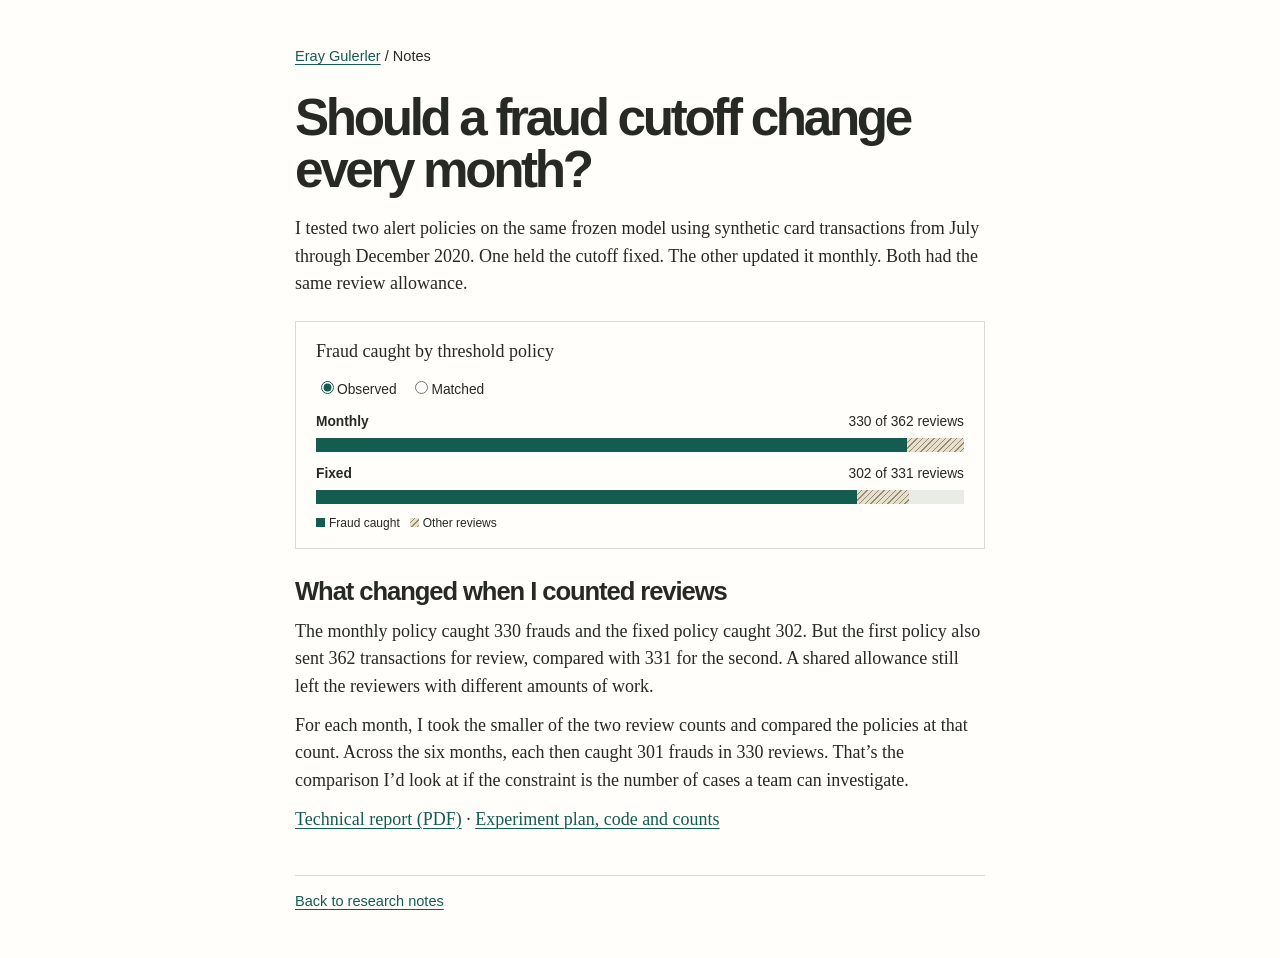
==== fraud-thresholds.html @ 8158d564 "Build a personal homepage with an interactive ray tracer" ====
<!doctype html>
<html lang="en">
<head>
  <meta charset="utf-8">
  <meta name="viewport" content="width=device-width, initial-scale=1">
  <meta name="description" content="A comparison of two alert policies at observed and equal review volumes.">
  <meta property="og:title" content="Monthly fraud-alert thresholds · Eray Gulerler">
  <meta property="og:image" content="https://eraygulerler.github.io/ray-render.png">
  <link rel="canonical" href="https://eraygulerler.github.io/fraud-thresholds.html">
  <link rel="stylesheet" href="personal.css">
  <title>Monthly fraud-alert thresholds · Eray Gulerler</title>

</head>
<body>
<a class="skip" href="#main">Skip to content</a>
<main id="main" class="note"><nav aria-label="Home"><a href="./">Eray Gulerler</a> / Notes</nav>
<h1>Should a fraud cutoff change every month?</h1>
<p>I tested two alert policies on the same frozen model using synthetic card transactions from July through December 2020. One held the cutoff fixed. The other updated it monthly. Both had the same review allowance.</p>
<figure class="comparison">
            <figcaption>Fraud caught by threshold policy</figcaption>
            <fieldset><legend class="sr">Compare review volumes</legend>
              <label><input type="radio" name="volume" checked>Observed</label>
              <label><input id="match" type="radio" name="volume">Matched</label>
            </fieldset>
            <div class="observed">
              <div class="barlabel"><b>Monthly</b><span>330 of 362 reviews</span></div>
              <div class="track" aria-hidden="true"><i style="width:91.16%"></i><b style="width:8.84%"></b></div>
              <div class="barlabel"><b>Fixed</b><span>302 of 331 reviews</span></div>
              <div class="track" aria-hidden="true"><i style="width:83.43%"></i><b style="width:8.01%"></b></div>
            </div>
            <div class="matched">
              <div class="barlabel"><b>Monthly</b><span>301 of 330 reviews</span></div>
              <div class="track" aria-hidden="true"><i style="width:83.15%"></i><b style="width:8.01%"></b></div>
              <div class="barlabel"><b>Fixed</b><span>301 of 330 reviews</span></div>
              <div class="track" aria-hidden="true"><i style="width:83.15%"></i><b style="width:8.01%"></b></div>
            </div>
            <div class="key"><span><i></i>Fraud caught</span><span><i></i>Other reviews</span></div>
          </figure>
<h2>What changed when I counted reviews</h2>
<p>The monthly policy caught 330 frauds and the fixed policy caught 302. But the first policy also sent 362 transactions for review, compared with 331 for the second. A shared allowance still left the reviewers with different amounts of work.</p>
<p>For each month, I took the smaller of the two review counts and compared the policies at that count. Across the six months, each then caught 301 frauds in 330 reviews. That’s the comparison I’d look at if the constraint is the number of cases a team can investigate.</p>
<p><a href="https://github.com/ErayGulerler/fraud-detection-api/blob/research/monthly-thresholds/research/monthly_thresholds/technical-report.pdf">Technical report (PDF)</a> · <a href="https://github.com/ErayGulerler/fraud-detection-api/tree/research/monthly-thresholds/research/monthly_thresholds">Experiment plan, code and counts</a></p>
<footer><a href="./#research">Back to research notes</a></footer></main>
</body>
</html>
---- personal.css ----
:root {
  color-scheme:light;
  --paper:#fffefb;
  --ink:#262924;
  --muted:#5b645e;
  --link:#155c50;
  --rule:#d8ddd4;
  --body:"PT Serif",Charter,"Bitstream Charter",Georgia,serif;
  --ui:"Inter",-apple-system,BlinkMacSystemFont,"Segoe UI",sans-serif;
}
* {box-sizing:border-box}
body {margin:0;background:var(--paper);color:var(--ink);font:18px/1.52 var(--body)}
main {width:min(952px,calc(100% - 52px));margin:clamp(32px,5vw,78px) auto 45px}
a {color:var(--link);text-decoration-thickness:1px;text-underline-offset:.18em}
a:hover {color:#8b3727}
a:focus-visible,input:focus-visible,button:focus-visible {outline:3px solid #2562a2;outline-offset:4px}
h1,h2,h3,p,figure {margin:0}
h1 {font:600 clamp(2.55rem,4.3vw,4.15rem)/1.01 var(--ui);letter-spacing:-.065em}
h2 {font:600 clamp(1.4rem,2vw,1.8rem)/1.15 var(--ui);letter-spacing:-.042em}
p+p {margin-top:.65em}
.intro {display:grid;grid-template-columns:minmax(180px,254px) minmax(0,1fr);gap:clamp(24px,4.7vw,62px);align-items:center}
.portrait {display:block;width:100%;height:auto;aspect-ratio:1;object-fit:cover}
.intro h1 {margin:0 0 18px}
.intro .contact,.minor,footer,.note nav {font:.91rem/1.5 var(--ui)}
.contact {display:flex;gap:12px;align-items:center;padding-top:6px}
.home>section {margin-top:44px}
.ray {display:grid;grid-template-columns:minmax(0,1fr) minmax(0,1.13fr);gap:clamp(25px,4.6vw,56px);align-items:center;border-block:1px solid var(--rule);padding:30px 0}
.ray h2,.home section>h2 {margin-bottom:12px}
.render {margin:0;align-self:center}
.screen {background:#d7def1;aspect-ratio:1.5;overflow:hidden}
.screen img,.screen canvas {display:block;width:100%;height:100%;image-rendering:pixelated}
[hidden],.screen [hidden] {display:none!important}
.render figcaption,.book figcaption,.playline,.barlabel,.key {display:flex;align-items:baseline;justify-content:space-between;gap:10px;flex-wrap:wrap}
.render figcaption {font:.74rem/1.4 var(--ui);color:var(--muted);padding-top:7px}
#progress {font-variant-numeric:tabular-nums}
button {color:var(--ink);background:#fffeff;border:1px solid #99a69a;border-radius:3px;padding:7px 12px;font:500 .85rem/1.5 var(--ui);cursor:pointer}
button:hover {border-color:var(--link)}
#start {background:#1c584c;color:white;border-color:#1c584c;margin-top:14px}
#controls {border:0;margin:14px 0 0;padding:0;font:.85rem/1.4 var(--ui)}
#controls legend {position:absolute;clip-path:inset(50%);width:1px;height:1px;overflow:hidden}
#controls label {display:grid;grid-template-columns:1fr auto;gap:2px 5px;margin:7px 0}
#controls input {grid-column:1/-1;width:100%;accent-color:var(--link)}
#controls output {font-variant-numeric:tabular-nums}
#restore {padding:3px 0;border:0;background:transparent;color:var(--link);text-decoration:underline;text-underline-offset:2px}
#research,.software {max-width:72ch}
.software {margin:0;padding-left:1.05em}
.software li {padding-left:.18em;margin:.66em 0}
li::marker {color:#809287;font-size:.8em}
footer {margin-top:42px;border-top:1px solid var(--rule);padding-top:15px;color:var(--muted)}
.note {max-width:690px;margin-top:46px}
.note h1 {font-size:clamp(2.05rem,4vw,3.25rem);margin:24px 0 20px}
.note h2 {margin:28px 0 12px}
.book,.comparison {margin:24px 0;padding:16px 20px;border:1px solid var(--rule)}
.book {background:#f5e9c9}
.book picture img {display:block;width:100%;height:auto}
.book figcaption,.playline,.barlabel,.key,#event,.comparison fieldset {font:.86rem/1.5 var(--ui)}
.playline {align-items:center;border-top:1px solid #b2a588;padding:12px 0 5px}
#buttons button+button {margin-left:5px}
#event {min-height:2.6em}
.comparison fieldset {padding:0;margin:12px 0;border:0}
.comparison label {margin-right:10px}
.comparison input {accent-color:var(--link)}
.barlabel {margin:12px 0 5px}
.track {display:flex;height:14px;background:#e9ece5}
.track i,.key i {background:var(--link)}
.track b,.key span:nth-child(2) i {background:repeating-linear-gradient(135deg,#e6dfcc 0 3px,#938a76 3px 4px)}
.key {justify-content:flex-start;margin-top:10px;font-size:.75rem}
.key i {display:inline-block;width:9px;height:9px;margin-right:4px}
.matched,.comparison:has(#match:checked) .observed {display:none}
.comparison:has(#match:checked) .matched {display:block}
.sr,.skip:not(:focus) {position:absolute;width:1px;height:1px;overflow:hidden;clip-path:inset(50%);white-space:nowrap}
.skip:focus {display:block;padding:10px}
@media(max-width:720px) {
  .intro {grid-template-columns:155px 1fr;align-items:start;gap:22px}
  body {font-size:17px}
  .ray {grid-template-columns:1fr 1fr;gap:20px}
}
@media(max-width:570px) {
  main {width:calc(100% - 36px);margin:24px auto}
  .intro {display:block}
  .intro::after {content:"";display:block;clear:both}
  .portrait {width:118px;float:right;margin:0 0 10px 15px}
  .intro h1 {font-size:2.2rem;letter-spacing:-.055em;margin:0 0 12px}
  .ray {grid-template-columns:1fr;gap:18px;padding:22px 0}
  .home>section {margin-top:28px}
  .render {max-width:460px}
  .book,.comparison {padding:12px}
}
@media(max-width:570px) {
  .ray {display:flex;flex-direction:column;align-items:stretch;gap:12px}
  .ray-copy {display:contents}
  .ray h2 {order:0;margin:0}
  .ray .render {order:1;width:100%}
  .ray #start,.ray #controls {order:2;align-self:flex-start;margin:0}
  .ray #controls {align-self:stretch}
  .ray-copy p {order:3;margin:0}
}
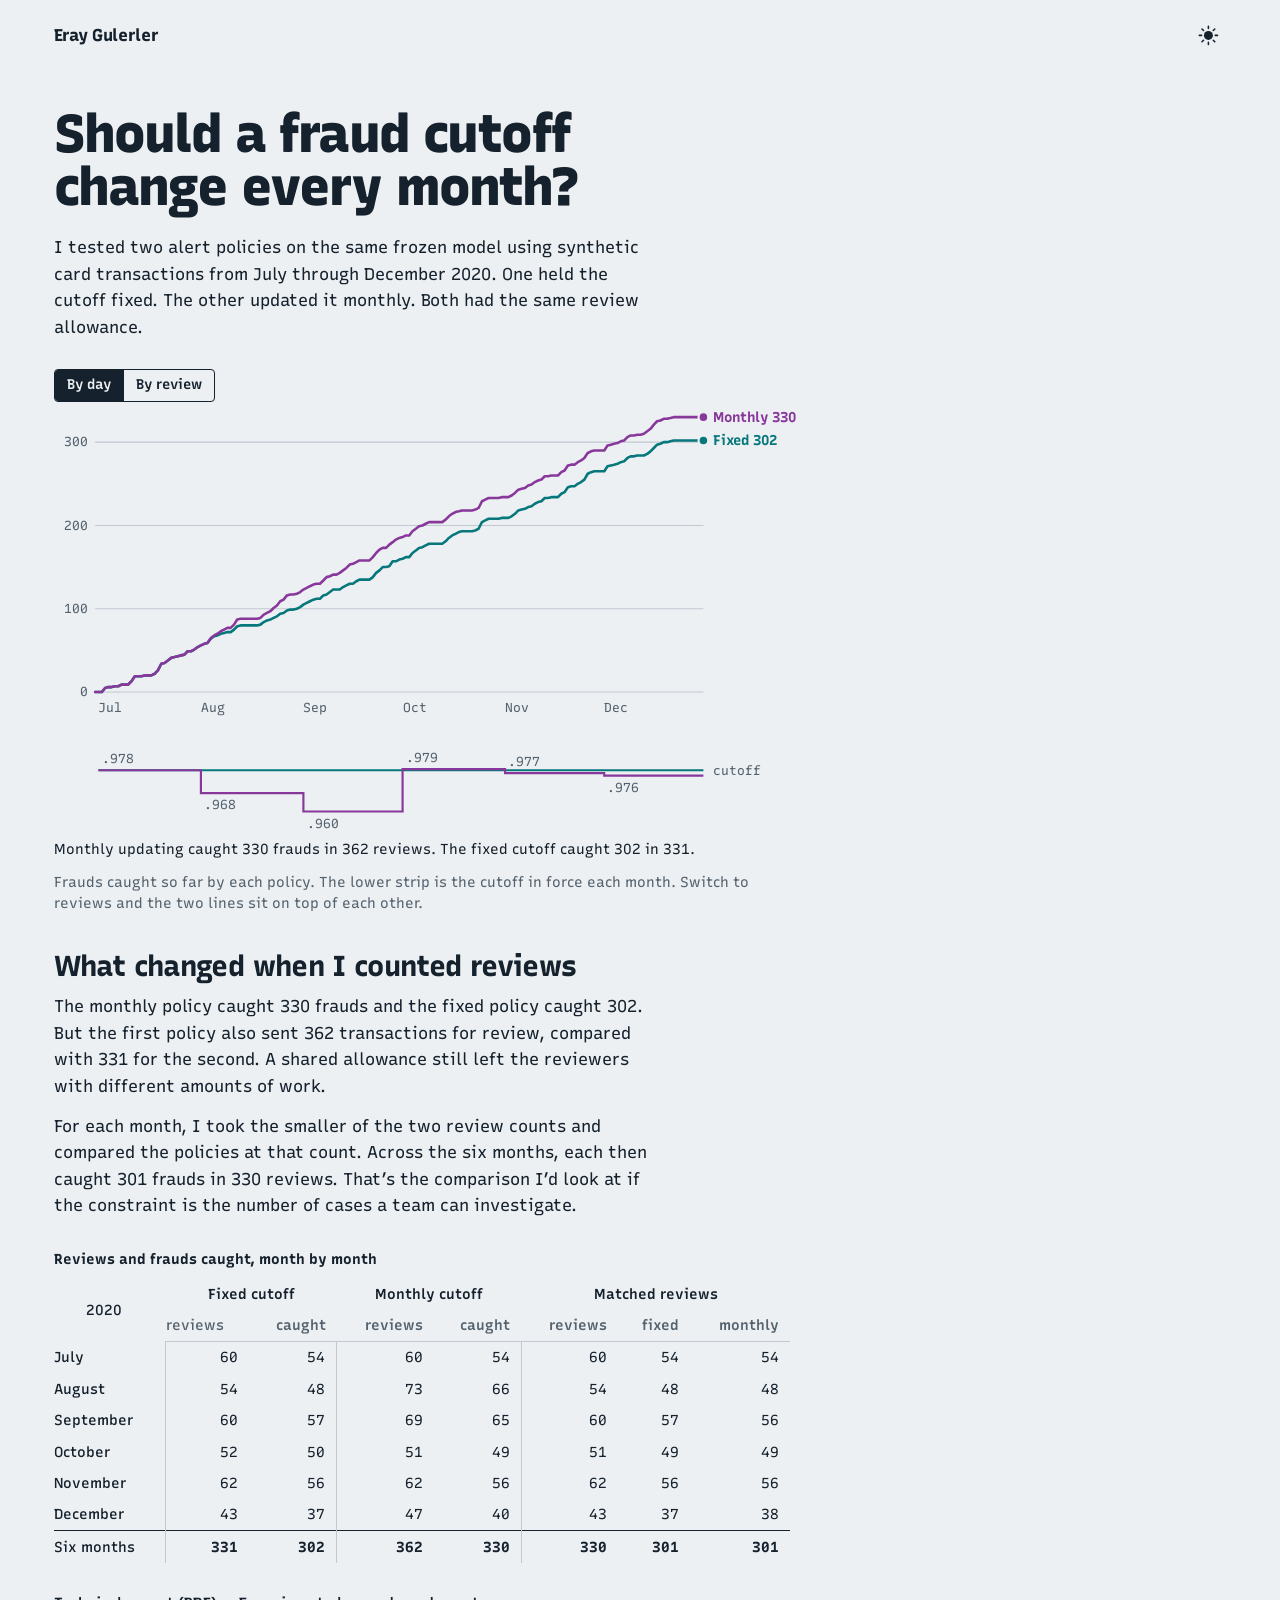
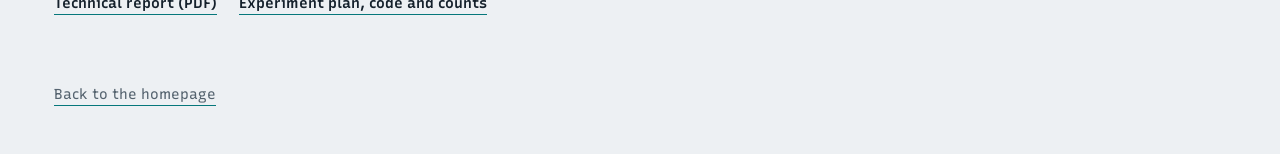
==== commit 497c5c8a: "Publish the supplied interactive portfolio redesign" ====
--- a/fraud-thresholds.html
+++ b/fraud-thresholds.html
@@ -3,43 +3,78 @@
 <head>
   <meta charset="utf-8">
   <meta name="viewport" content="width=device-width, initial-scale=1">
+  <title>Monthly fraud-alert thresholds · Eray Gulerler</title>
   <meta name="description" content="A comparison of two alert policies at observed and equal review volumes.">
   <meta property="og:title" content="Monthly fraud-alert thresholds · Eray Gulerler">
   <meta property="og:image" content="https://eraygulerler.github.io/ray-render.png">
+  <meta name="theme-color" content="#edf0f3" media="(prefers-color-scheme: light)">
+  <meta name="theme-color" content="#0f1923" media="(prefers-color-scheme: dark)">
   <link rel="canonical" href="https://eraygulerler.github.io/fraud-thresholds.html">
-  <link rel="stylesheet" href="personal.css">
-  <title>Monthly fraud-alert thresholds · Eray Gulerler</title>
-
+  <link rel="icon" href="favicon.svg" type="image/svg+xml">
+  <link rel="preload" href="fonts/recursive-var.woff2" as="font" type="font/woff2" crossorigin>
+  <link rel="stylesheet" href="site.css">
+  <script>try { var t = localStorage.getItem('theme'); if (t) document.documentElement.dataset.theme = t; } catch (e) {}</script>
+  <script type="module" src="js/site.js"></script>
 </head>
 <body>
 <a class="skip" href="#main">Skip to content</a>
-<main id="main" class="note"><nav aria-label="Home"><a href="./">Eray Gulerler</a> / Notes</nav>
-<h1>Should a fraud cutoff change every month?</h1>
-<p>I tested two alert policies on the same frozen model using synthetic card transactions from July through December 2020. One held the cutoff fixed. The other updated it monthly. Both had the same review allowance.</p>
-<figure class="comparison">
-            <figcaption>Fraud caught by threshold policy</figcaption>
-            <fieldset><legend class="sr">Compare review volumes</legend>
-              <label><input type="radio" name="volume" checked>Observed</label>
-              <label><input id="match" type="radio" name="volume">Matched</label>
-            </fieldset>
-            <div class="observed">
-              <div class="barlabel"><b>Monthly</b><span>330 of 362 reviews</span></div>
-              <div class="track" aria-hidden="true"><i style="width:91.16%"></i><b style="width:8.84%"></b></div>
-              <div class="barlabel"><b>Fixed</b><span>302 of 331 reviews</span></div>
-              <div class="track" aria-hidden="true"><i style="width:83.43%"></i><b style="width:8.01%"></b></div>
-            </div>
-            <div class="matched">
-              <div class="barlabel"><b>Monthly</b><span>301 of 330 reviews</span></div>
-              <div class="track" aria-hidden="true"><i style="width:83.15%"></i><b style="width:8.01%"></b></div>
-              <div class="barlabel"><b>Fixed</b><span>301 of 330 reviews</span></div>
-              <div class="track" aria-hidden="true"><i style="width:83.15%"></i><b style="width:8.01%"></b></div>
-            </div>
-            <div class="key"><span><i></i>Fraud caught</span><span><i></i>Other reviews</span></div>
-          </figure>
-<h2>What changed when I counted reviews</h2>
-<p>The monthly policy caught 330 frauds and the fixed policy caught 302. But the first policy also sent 362 transactions for review, compared with 331 for the second. A shared allowance still left the reviewers with different amounts of work.</p>
-<p>For each month, I took the smaller of the two review counts and compared the policies at that count. Across the six months, each then caught 301 frauds in 330 reviews. That’s the comparison I’d look at if the constraint is the number of cases a team can investigate.</p>
-<p><a href="https://github.com/ErayGulerler/fraud-detection-api/blob/research/monthly-thresholds/research/monthly_thresholds/technical-report.pdf">Technical report (PDF)</a> · <a href="https://github.com/ErayGulerler/fraud-detection-api/tree/research/monthly-thresholds/research/monthly_thresholds">Experiment plan, code and counts</a></p>
-<footer><a href="./#research">Back to research notes</a></footer></main>
+<header class="top frame">
+  <a class="home" href="./">Eray Gulerler</a>
+  <button class="theme" type="button" aria-label="Switch theme">
+    <svg viewBox="0 0 24 24" aria-hidden="true">
+      <g class="rays"><path d="M12 1.5v2.6M12 19.9v2.6M1.5 12h2.6M19.9 12h2.6M4.6 4.6l1.8 1.8M17.6 17.6l1.8 1.8M4.6 19.4l1.8-1.8M17.6 6.4l1.8-1.8"/></g>
+      <circle class="disc" cx="12" cy="12" r="5.2"/>
+      <circle class="bite" cx="12" cy="12" r="5"/>
+    </svg>
+  </button>
+</header>
+
+<main id="main" class="frame">
+<article class="note">
+  <h1 style="view-transition-name: fraud-title">Should a fraud cutoff change every month?</h1>
+  <p>I tested two alert policies on the same frozen model using synthetic card transactions from July through December 2020. One held the cutoff fixed. The other updated it monthly. Both had the same review allowance.</p>
+
+  <figure class="fig fraud" data-instrument="fraud">
+    <div class="controls" style="margin-top:0">
+      <div class="seg" role="radiogroup" aria-label="Horizontal axis">
+        <label><input type="radio" name="fraud-x" id="fraud-x-day" value="day" checked>By day</label>
+        <label><input type="radio" name="fraud-x" id="fraud-x-review" value="review">By review</label>
+      </div>
+    </div>
+    <div class="chart"></div>
+    <p class="readout small" role="status">Monthly updating caught 330 frauds in 362 reviews. The fixed cutoff caught 302 in 331.</p>
+    <figcaption>Frauds caught so far by each policy. The lower strip is the cutoff in force each month. Switch to reviews and the two lines sit on top of each other.</figcaption>
+  </figure>
+
+  <h2>What changed when I counted reviews</h2>
+  <p>The monthly policy caught 330 frauds and the fixed policy caught 302. But the first policy also sent 362 transactions for review, compared with 331 for the second. A shared allowance still left the reviewers with different amounts of work.</p>
+  <p>For each month, I took the smaller of the two review counts and compared the policies at that count. Across the six months, each then caught 301 frauds in 330 reviews. That’s the comparison I’d look at if the constraint is the number of cases a team can investigate.</p>
+
+  <div class="table-wrap">
+    <table class="data">
+      <caption>Reviews and frauds caught, month by month</caption>
+      <thead>
+        <tr><th rowspan="2" scope="col">2020</th><th colspan="2" scope="colgroup">Fixed cutoff</th><th colspan="2" scope="colgroup">Monthly cutoff</th><th colspan="3" scope="colgroup">Matched reviews</th></tr>
+        <tr><th scope="col">reviews</th><th scope="col">caught</th><th scope="col">reviews</th><th scope="col">caught</th><th scope="col">reviews</th><th scope="col">fixed</th><th scope="col">monthly</th></tr>
+      </thead>
+      <tbody>
+        <tr><th scope="row">July</th><td>60</td><td>54</td><td>60</td><td>54</td><td>60</td><td>54</td><td>54</td></tr>
+        <tr><th scope="row">August</th><td>54</td><td>48</td><td>73</td><td>66</td><td>54</td><td>48</td><td>48</td></tr>
+        <tr><th scope="row">September</th><td>60</td><td>57</td><td>69</td><td>65</td><td>60</td><td>57</td><td>56</td></tr>
+        <tr><th scope="row">October</th><td>52</td><td>50</td><td>51</td><td>49</td><td>51</td><td>49</td><td>49</td></tr>
+        <tr><th scope="row">November</th><td>62</td><td>56</td><td>62</td><td>56</td><td>62</td><td>56</td><td>56</td></tr>
+        <tr><th scope="row">December</th><td>43</td><td>37</td><td>47</td><td>40</td><td>43</td><td>37</td><td>38</td></tr>
+      </tbody>
+      <tfoot>
+        <tr><th scope="row">Six months</th><td>331</td><td>302</td><td>362</td><td>330</td><td>330</td><td>301</td><td>301</td></tr>
+      </tfoot>
+    </table>
+  </div>
+
+  <p class="refs"><a href="https://github.com/ErayGulerler/fraud-detection-api/blob/research/monthly-thresholds/research/monthly_thresholds/technical-report.pdf">Technical report (PDF)</a> <a href="https://github.com/ErayGulerler/fraud-detection-api/tree/research/monthly-thresholds/research/monthly_thresholds">Experiment plan, code and counts</a></p>
+</article>
+</main>
+
+<footer class="frame"><a href="./#research">Back to the homepage</a></footer>
 </body>
 </html>
--- a/site.css
+++ b/site.css
@@ -0,0 +1,424 @@
+/* Layout: two rails. Notes on the left, a working instrument on the right.
+   Colours are fibre patch-cord jackets: OM3 aqua, OM4 violet, OS2 yellow, OM1 orange. */
+@font-face {
+  font-family: "Recursive";
+  src: url("fonts/recursive-var.woff2") format("woff2");
+  font-weight: 300 900;
+  font-style: oblique 0deg 15deg;
+  font-display: swap;
+}
+@property --mono { syntax: "<number>"; inherits: true; initial-value: 0; }
+@property --casl { syntax: "<number>"; inherits: true; initial-value: 0; }
+@property --slnt { syntax: "<number>"; inherits: true; initial-value: 0; }
+
+:root {
+  --bench: #edf0f3;
+  --panel: #f9fafb;
+  --ink: #15212c;
+  --soft: #55636f;
+  --wire: #c0c9d2;
+  --aqua: #06777b;
+  --violet: #87389a;
+  --yellow: #f2b200;
+  --orange: #cf4d17;
+  --aqua-fill: #19a6a4;
+  --violet-fill: #b565c4;
+  --sans: "Recursive", ui-sans-serif, system-ui, "Segoe UI", sans-serif;
+  --rail: 25rem;
+  --gap: clamp(1.75rem, 4.5vw, 4.25rem);
+  color-scheme: light;
+}
+@media (prefers-color-scheme: dark) {
+  :root:not([data-theme="light"]) {
+    --bench: #0f1923; --panel: #162330; --ink: #e4eaef; --soft: #93a3b0; --wire: #2e3f4e;
+    --aqua: #46d2cb; --violet: #d596dd; --yellow: #ffc933; --orange: #ff8a5b;
+    --aqua-fill: #2bb9b3; --violet-fill: #b872c6;
+    color-scheme: dark;
+  }
+}
+:root[data-theme="dark"] {
+  --bench: #0f1923; --panel: #162330; --ink: #e4eaef; --soft: #93a3b0; --wire: #2e3f4e;
+  --aqua: #46d2cb; --violet: #d596dd; --yellow: #ffc933; --orange: #ff8a5b;
+  --aqua-fill: #2bb9b3; --violet-fill: #b872c6;
+  color-scheme: dark;
+}
+
+*, *::before, *::after {
+  box-sizing: border-box;
+  font-variation-settings: "MONO" var(--mono), "CASL" var(--casl), "slnt" var(--slnt);
+}
+html { -webkit-text-size-adjust: 100%; scroll-padding-top: 1.5rem; }
+body {
+  margin: 0;
+  background: var(--bench);
+  color: var(--ink);
+  font: 400 1.0625rem/1.56 var(--sans);
+  text-rendering: optimizeLegibility;
+}
+h1, h2, h3, p, figure, ul, ol, dl, dd, table { margin: 0; padding: 0; }
+img, svg, canvas { display: block; max-width: 100%; }
+[hidden] { display: none !important; }
+
+/* ---------- type ---------- */
+h1 {
+  font-size: clamp(2.7rem, 7.2vw, 4.6rem);
+  font-weight: 840;
+  line-height: .93;
+  letter-spacing: -.035em;
+  text-wrap: balance;
+}
+h2 {
+  font-size: clamp(1.45rem, 2.4vw, 1.8rem);
+  font-weight: 760;
+  line-height: 1.12;
+  letter-spacing: -.022em;
+  text-wrap: balance;
+}
+h3 { font-size: 1.12rem; font-weight: 720; line-height: 1.25; letter-spacing: -.01em; }
+p + p { margin-top: .8em; }
+.mono, code, kbd, samp, output, .num { --mono: 1; font-variant-numeric: tabular-nums; }
+code { font-size: .93em; }
+.hand { --casl: 1; font-weight: 500; }
+.soft { color: var(--soft); }
+.small { font-size: .875rem; line-height: 1.45; }
+
+a {
+  color: inherit;
+  text-decoration: none;
+  background:
+    radial-gradient(circle, var(--yellow) 0 2.6px, transparent 3.1px) -8px calc(100% + 2.2px) / 7px 7px no-repeat,
+    linear-gradient(var(--aqua), var(--aqua)) 0 100% / 100% 1.5px no-repeat;
+  padding-bottom: 1px;
+  transition: color .15s;
+}
+a:hover { color: var(--aqua); animation: transmit .55s linear; }
+@keyframes transmit {
+  from { background-position: -8px calc(100% + 2.2px), 0 100%; }
+  to { background-position: calc(100% + 8px) calc(100% + 2.2px), 0 100%; }
+}
+:focus-visible { outline: 2.5px solid var(--violet); outline-offset: 3px; border-radius: 2px; }
+
+/* ---------- page frame ---------- */
+.frame {
+  width: min(84rem, 100%);
+  margin-inline: auto;
+  padding-left: max(clamp(16px, 4.2vw, 56px), env(safe-area-inset-left, 0px));
+  padding-right: max(clamp(16px, 4.2vw, 56px), env(safe-area-inset-right, 0px));
+}
+.top {
+  display: flex; align-items: center; justify-content: space-between; gap: 1rem;
+  padding-block: 1.1rem .4rem;
+  min-height: 3.4rem;
+}
+.top .home { font-weight: 760; letter-spacing: -.02em; background: none; }
+.top .home:hover { animation: none; }
+.skip { position: absolute; left: -999px; }
+.skip:focus { position: fixed; left: 12px; top: 12px; z-index: 20; background: var(--panel); padding: .5rem .8rem; }
+
+.theme {
+  width: 2.25rem; height: 2.25rem; padding: 0; border: 0; border-radius: 50%;
+  background: transparent; color: var(--ink); cursor: pointer;
+  display: grid; place-items: center;
+}
+.theme svg { width: 1.3rem; height: 1.3rem; overflow: visible; }
+.theme .disc { fill: currentColor; }
+.theme .bite { fill: var(--bench); transform: translate(14px, -14px); transition: transform .5s cubic-bezier(.3, 1.4, .5, 1); }
+.theme .rays { stroke: currentColor; stroke-width: 1.8; stroke-linecap: round; transform-origin: 12px 12px; transition: transform .5s cubic-bezier(.3, 1.4, .5, 1), opacity .25s; }
+:root[data-mode="dark"] .theme .bite { transform: translate(5px, -4px); }
+:root[data-mode="dark"] .theme .rays { transform: rotate(-60deg) scale(.4); opacity: 0; }
+.theme:hover .disc { fill: var(--aqua); }
+
+/* ---------- rails ---------- */
+.piece {
+  display: grid;
+  grid-template-columns: minmax(0, var(--rail)) minmax(0, 1fr);
+  column-gap: var(--gap);
+  row-gap: 1.4rem;
+  align-items: start;
+  padding-block: clamp(2.6rem, 6vw, 4.6rem);
+}
+.piece > .notes { max-width: 36rem; }
+.piece > .notes > h2 { margin-bottom: .7rem; }
+.piece > .notes > h3 { margin-bottom: .35rem; }
+.piece > .notes .refs { margin-top: 1rem; }
+.piece > figure { min-width: 0; }
+.piece.small-fig { padding-block: clamp(1.5rem, 3.2vw, 2.3rem); }
+.hero { padding-top: clamp(1.2rem, 4vw, 3rem); }
+.hero .notes { padding-top: clamp(0rem, 3vw, 2.4rem); }
+.who { display: flex; align-items: flex-end; gap: 1.1rem; margin-bottom: 1.4rem; }
+.portrait {
+  width: clamp(4.6rem, 9vw, 6rem); height: auto; aspect-ratio: 1; object-fit: cover; object-position: 50% 30%;
+  border-radius: 3px; flex: none;
+}
+.contact { margin-top: 1.1rem; display: flex; gap: 1.3rem; font-weight: 600; }
+.section-title { padding-top: clamp(2.4rem, 5vw, 4rem); }
+.section-title + .piece { padding-top: 1.6rem; }
+footer.frame { padding-block: 2.2rem 3rem; color: var(--soft); font-size: .9rem; display: flex; flex-wrap: wrap; gap: .4rem 1.6rem; }
+
+@media (max-width: 58rem) {
+  .piece { grid-template-columns: minmax(0, 1fr); }
+  .piece > .notes { max-width: 38rem; }
+}
+
+/* ---------- instruments: shared parts ---------- */
+figure.fig { position: relative; }
+figcaption, .cap { color: var(--soft); font-size: .9rem; line-height: 1.45; margin-top: .75rem; max-width: 44rem; }
+.controls { display: flex; flex-wrap: wrap; align-items: center; gap: .55rem .7rem; margin-top: .9rem; }
+.readout { margin-top: .8rem; font-size: .9rem; line-height: 1.5; }
+.readout b { font-weight: 700; }
+
+button.b {
+  font: 600 .875rem/1.2 var(--sans); color: var(--ink);
+  background: transparent; border: 1.5px solid var(--ink); border-radius: 4px;
+  padding: .5em .85em; cursor: pointer;
+  transition: background .15s, color .15s, transform .08s;
+}
+button.b:hover:enabled { background: var(--ink); color: var(--bench); }
+button.b:active:enabled { transform: translateY(1px); }
+button.b:disabled { opacity: .38; cursor: default; }
+button.b[aria-pressed="true"] { background: var(--ink); color: var(--bench); }
+button.quiet {
+  font: 600 .875rem/1.2 var(--sans); color: var(--ink); background: none; border: 0; padding: .3em 0; cursor: pointer;
+  box-shadow: inset 0 -1.5px var(--aqua);
+}
+button.quiet:hover { color: var(--aqua); }
+
+.seg { display: inline-flex; border: 1.5px solid var(--ink); border-radius: 4px; overflow: hidden; }
+.seg label { font: 600 .875rem/1.2 var(--sans); padding: .5em .85em; cursor: pointer; position: relative; transition: background .15s, color .15s; }
+.seg label + label { border-left: 1.5px solid var(--ink); }
+.seg input { position: absolute; opacity: 0; inset: 0; margin: 0; cursor: pointer; }
+.seg label:has(input:checked) { background: var(--ink); color: var(--bench); }
+.seg label:has(input:focus-visible) { outline: 2.5px solid var(--violet); outline-offset: 2px; z-index: 1; }
+
+.slider { display: grid; grid-template-columns: 1fr auto; gap: .1rem .6rem; font-size: .875rem; font-weight: 600; flex: 1 1 13rem; min-width: 0; }
+.slider output { font-weight: 500; color: var(--soft); }
+.slider input { grid-column: 1 / -1; width: 100%; margin: .15rem 0 0; }
+input[type="range"] { -webkit-appearance: none; appearance: none; height: 1.5rem; background: transparent; cursor: pointer; }
+input[type="range"]::-webkit-slider-runnable-track { height: 2px; background: var(--wire); }
+input[type="range"]::-moz-range-track { height: 2px; background: var(--wire); }
+input[type="range"]::-webkit-slider-thumb {
+  -webkit-appearance: none; width: 15px; height: 15px; margin-top: -6.5px; border-radius: 50%;
+  background: var(--ink); border: 2.5px solid var(--bench); box-shadow: 0 0 0 1.5px var(--ink);
+  transition: transform .12s;
+}
+input[type="range"]::-moz-range-thumb {
+  width: 11px; height: 11px; border-radius: 50%;
+  background: var(--ink); border: 2.5px solid var(--bench); box-shadow: 0 0 0 1.5px var(--ink);
+}
+input[type="range"]:active::-webkit-slider-thumb { transform: scale(1.25); }
+
+.sr { position: absolute; width: 1px; height: 1px; overflow: hidden; clip-path: inset(50%); white-space: nowrap; }
+
+/* ---------- topology ---------- */
+.topo svg { width: 100%; height: auto; overflow: visible; touch-action: manipulation; user-select: none; -webkit-user-select: none; }
+.topo .grid line { stroke: var(--wire); stroke-width: 1; opacity: .55; }
+.topo .link { cursor: pointer; outline: none; }
+.topo .link .hit { stroke: transparent; stroke-width: 26; fill: none; }
+.topo .link .wire { stroke: var(--ink); stroke-opacity: .5; stroke-width: 1.6; fill: none; transition: stroke .2s, stroke-width .15s, stroke-opacity .2s; }
+.topo .link:hover .wire, .topo .link:focus-visible .wire { stroke-opacity: 1; stroke-width: 3.2; }
+.topo .link:focus-visible .hit { stroke: var(--violet); stroke-opacity: .28; stroke-width: 14; }
+.topo .link.down .wire { stroke: var(--orange); stroke-opacity: 1; stroke-dasharray: 3 7; stroke-width: 1.8; }
+.topo .link.tree .wire { stroke: var(--aqua); stroke-opacity: 1; stroke-width: 2.6; }
+.topo .link .cost { font-size: 12.5px; font-weight: 600; fill: var(--soft); stroke: var(--bench); stroke-width: 5; paint-order: stroke; text-anchor: middle; dominant-baseline: central; --mono: 1; pointer-events: none; transition: fill .2s; }
+.topo .link.down .cost { fill: var(--orange); }
+.topo .link .cut { stroke: var(--orange); stroke-width: 2.2; stroke-linecap: round; opacity: 0; transition: opacity .2s; }
+.topo .link.down .cut { opacity: 1; }
+.topo .node { cursor: pointer; outline: none; }
+.topo .node .top { fill: var(--panel); stroke: var(--ink); stroke-width: 1.4; stroke-linejoin: round; transition: fill .2s; }
+.topo .node .left { fill: color-mix(in oklab, var(--panel) 72%, var(--ink)); stroke: var(--ink); stroke-width: 1.4; stroke-linejoin: round; }
+.topo .node .right { fill: color-mix(in oklab, var(--panel) 50%, var(--ink)); stroke: var(--ink); stroke-width: 1.4; stroke-linejoin: round; }
+.topo .node .led { fill: var(--bench); opacity: .7; }
+.topo .node .led.on { fill: var(--yellow); opacity: 1; }
+.topo .node text { font-size: 15px; font-weight: 700; fill: var(--ink); text-anchor: middle; --mono: 1; stroke: var(--bench); stroke-width: 5; paint-order: stroke; }
+.topo .node:hover .top, .topo .node:focus-visible .top { fill: color-mix(in oklab, var(--panel) 60%, var(--aqua-fill)); }
+.topo .node.sel .top { fill: var(--yellow); }
+.topo .node:focus-visible .top { stroke: var(--violet); stroke-width: 2.6; }
+.topo .node .body { transition: transform .25s cubic-bezier(.3, 1.6, .5, 1); }
+.topo .node:hover .body { transform: translateY(-3px); }
+.topo .pkt, .topo .lsa, .topo .ring, .topo .flowpath { pointer-events: none; }
+.topo .pkt { stroke: var(--ink); stroke-width: 1; }
+.topo .lsa { fill: var(--bench); stroke-width: 1.8; }
+.topo .ring { fill: none; stroke-width: 2; }
+.topo .flowpath { fill: none; stroke-width: 3; stroke-linecap: round; stroke-linejoin: round; opacity: .85; }
+.topo .hint text { font-size: 19px; fill: var(--ink); --casl: 1; font-weight: 600; }
+.topo .hint path { fill: none; stroke: var(--ink); stroke-width: 1.5; stroke-linecap: round; stroke-linejoin: round; }
+.topo .hint { transition: opacity .4s; pointer-events: none; }
+.topo .hint.gone { opacity: 0; }
+
+.topo-panels { display: grid; grid-template-columns: minmax(0, 1.25fr) minmax(0, 1fr); gap: 1.2rem clamp(1.2rem, 3vw, 2.4rem); margin-top: .6rem; align-items: start; }
+@media (max-width: 34rem) { .topo-panels { grid-template-columns: minmax(0, 1fr); } }
+.flows { list-style: none; display: grid; gap: .35rem; font-size: .875rem; }
+.flows li { display: grid; grid-template-columns: auto 1fr; gap: .1rem .6rem; align-items: baseline; }
+.flows .dot { width: .7rem; height: .7rem; border-radius: 50%; border: 1px solid var(--ink); align-self: center; }
+.flows .path { --mono: 1; color: var(--soft); grid-column: 2; }
+.flows .path b { color: var(--ink); font-weight: 600; }
+.flows .path.lost b { color: var(--orange); }
+.routes { font-size: .875rem; --mono: 1; border-collapse: collapse; width: 100%; font-variant-numeric: tabular-nums; }
+.routes caption { text-align: left; font-weight: 700; padding-bottom: .3rem; --mono: 0; }
+.routes th { text-align: left; font-weight: 500; color: var(--soft); padding: .1rem .9rem .1rem 0; border-bottom: 1px solid var(--wire); }
+.routes td { padding: .1rem .9rem .1rem 0; }
+.routes td:last-child, .routes th:last-child { text-align: right; padding-right: 0; }
+.routes tr.changed td { animation: changed 1.6s ease-out; }
+.routes tr.none td { color: var(--orange); }
+@keyframes changed { 0%, 25% { background: var(--yellow); color: #15212c; } 100% { background: transparent; } }
+.flash { animation: changed 1.6s ease-out; }
+
+/* ---------- ray tracer ---------- */
+.ray .screen { position: relative; aspect-ratio: 3 / 2; background: var(--panel); overflow: hidden; border-radius: 3px; cursor: grab; touch-action: pan-y; }
+.ray .screen.dragging { cursor: grabbing; }
+.ray .screen canvas { width: 100%; height: 100%; }
+.ray .screen canvas.coarse { image-rendering: pixelated; }
+.ray .meter { position: absolute; left: 0; bottom: 0; height: 3px; background: var(--yellow); width: 0; transition: width .3s linear, opacity .6s .4s; }
+.ray .meter.done { opacity: 0; }
+.ray .inset {
+  position: absolute; right: .6rem; top: .6rem; width: clamp(5.5rem, 22%, 9.5rem); height: auto;
+  border: 2px solid var(--panel); border-radius: 2px; image-rendering: pixelated; box-shadow: 0 1px 0 1px rgb(0 0 0 / .18);
+  transition: width .6s cubic-bezier(.3, 1.1, .4, 1), right .6s, top .6s, border-width .6s, opacity .2s;
+}
+.ray .inset.poster { right: 0; top: 0; width: 100%; border-width: 0; box-shadow: none; }
+.ray .screen.dragging .inset { opacity: 0; }
+.ray .inset:not(.poster):hover { width: clamp(9rem, 44%, 20rem); }
+
+/* ---------- ladder ---------- */
+.ladder .board { max-width: 42rem; }
+.ladder canvas { width: 100%; height: auto; touch-action: manipulation; cursor: crosshair; }
+.quote { display: flex; flex-wrap: wrap; gap: .6rem 2rem; margin-top: 1rem; font-size: .875rem; }
+.quote dt { color: var(--soft); }
+.quote dd { font-size: 1.25rem; font-weight: 700; --mono: 1; font-variant-numeric: tabular-nums; white-space: nowrap; }
+.quote dd small { font-size: .8rem; font-weight: 500; color: var(--soft); }
+.quote .bid { color: var(--aqua); }
+.quote .ask { color: var(--violet); }
+
+.replay .strip { display: grid; grid-auto-flow: column; grid-auto-columns: minmax(0, 1fr); gap: 3px; align-items: end; height: 11rem; border-bottom: 1.5px solid var(--ink); }
+.replay .lvl { position: relative; height: 100%; display: flex; flex-direction: column; justify-content: flex-end; align-items: center; }
+.replay .bar { width: 100%; height: 0; background: var(--aqua-fill); transition: height .45s cubic-bezier(.3, 1.3, .5, 1), background .2s; border-radius: 2px 2px 0 0; }
+.replay .lvl.ask .bar { background: var(--violet-fill); }
+.replay .lvl .lots { font-size: .78rem; --mono: 1; font-weight: 600; margin-bottom: .2rem; opacity: 0; transition: opacity .2s; white-space: nowrap; }
+.replay .lvl.on .lots { opacity: 1; }
+.replay .lvl.best .bar { box-shadow: 0 -4px 0 var(--yellow); }
+.replay .bits, .replay .ticks { display: grid; grid-auto-flow: column; grid-auto-columns: minmax(0, 1fr); gap: 3px; text-align: center; --mono: 1; font-size: .78rem; }
+.replay .bits { margin-top: .35rem; }
+.replay .bits span { padding: .1rem 0; border-radius: 2px; color: var(--soft); transition: background .25s, color .25s; }
+.replay .bits span.on { background: var(--ink); color: var(--bench); font-weight: 700; }
+.replay .ticks { color: var(--soft); margin-top: .25rem; }
+.replay .ticks span:nth-child(odd) { visibility: hidden; }
+@media (max-width: 30rem) { .replay .lvl .lots { font-size: .68rem; } .replay .ticks { font-size: .68rem; } }
+
+/* ---------- fraud ---------- */
+.fraud, .sched { container-type: inline-size; }
+.fraud .chart { aspect-ratio: 680 / 392; }
+.sched .chart { aspect-ratio: 640 / 270; }
+@container (max-width: 519px) { .fraud .chart { aspect-ratio: 380 / 356; } }
+@container (max-width: 479px) { .sched .chart { aspect-ratio: 380 / 250; } }
+.fraud svg { width: 100%; height: auto; overflow: visible; }
+.fraud .axis line, .fraud .axis path { stroke: var(--wire); stroke-width: 1; fill: none; }
+.fraud .axis text { font-size: 12px; fill: var(--soft); --mono: 1; }
+.fraud .line { fill: none; stroke-width: 2.4; stroke-linejoin: round; stroke-linecap: round; }
+.fraud .fixed { stroke: var(--aqua); }
+.fraud .monthly { stroke: var(--violet); }
+.fraud .end circle { stroke: var(--bench); stroke-width: 2; }
+.fraud .end text { font-size: 13px; font-weight: 700; stroke: var(--bench); stroke-width: 4; paint-order: stroke; }
+.fraud .end.fixed { stroke: none; } .fraud .end.fixed circle, .fraud .end.fixed text { fill: var(--aqua); }
+.fraud .end.monthly { stroke: none; } .fraud .end.monthly circle, .fraud .end.monthly text { fill: var(--violet); }
+.fraud .xlabel { font-size: 12.5px; fill: var(--soft); }
+.fraud .cut text { font-size: 12px; --mono: 1; fill: var(--soft); }
+.fraud .cut .step { fill: none; stroke-width: 2; }
+
+/* ---------- small instruments ---------- */
+.matrix { border-collapse: separate; border-spacing: 3px; font-size: .8rem; --mono: 1; font-variant-numeric: tabular-nums; }
+.matrix th { font-weight: 500; color: var(--soft); text-align: left; padding: 0 .5rem 0 0; white-space: nowrap; }
+.matrix thead th { text-align: center; padding: 0 0 .15rem; }
+.matrix td { padding: 0; }
+.matrix .pair { display: grid; grid-template-columns: 1fr 1fr; gap: 1px; }
+.matrix button { font: inherit; font-size: .78rem; font-weight: 600; width: 2.35rem; height: 1.7rem; border: 0; border-radius: 2px; cursor: pointer; color: var(--ink); background: var(--wire); padding: 0; transition: transform .12s; font-variation-settings: inherit; }
+.matrix button:hover, .matrix button:focus-visible { transform: scale(1.14); position: relative; z-index: 1; }
+.matrix button.s200 { background: var(--aqua-fill); color: #06262a; }
+.matrix button.s403 { background: var(--yellow); color: #2b2000; }
+.matrix button.s404 { background: color-mix(in oklab, var(--wire) 70%, var(--bench)); color: var(--soft); }
+.matrix button.s401 { background: transparent; box-shadow: inset 0 0 0 1.5px var(--wire); color: var(--soft); }
+.matrix button.pending { background: transparent; box-shadow: inset 0 0 0 1px var(--wire); color: transparent; }
+.matrix button.bad { background: var(--orange); color: #fff; animation: shake .4s; }
+.matrix button.pop { animation: pop .3s cubic-bezier(.3, 1.8, .5, 1); }
+@keyframes pop { from { transform: scale(.4); } }
+@keyframes shake { 20% { transform: translateX(-3px); } 40% { transform: translateX(3px); } 60% { transform: translateX(-2px); } 80% { transform: translateX(2px); } }
+.matrix-wrap { overflow-x: auto; padding: .3rem 0; }
+@media (max-width: 27rem) { .matrix { border-spacing: 2px; font-size: .72rem; } .matrix button { width: 1.55rem; font-size: .62rem; } .matrix th { padding-right: .3rem; } }
+
+.gate { display: grid; gap: .9rem; margin-top: .9rem; }
+.gate .route { display: grid; grid-template-columns: 5.2rem minmax(0, 1fr); gap: .25rem .8rem; align-items: center; font-size: .875rem; }
+.gate .route > b { grid-row: span 2; align-self: start; }
+.gate .bar { position: relative; height: 1.5rem; margin: .95rem 0 .9rem; }
+.gate .bar .track { position: absolute; inset: .55rem 0 auto; height: .4rem; background: color-mix(in oklab, var(--wire) 55%, var(--bench)); border-radius: 1px; }
+.gate .bar i { position: absolute; top: .3rem; width: 3px; height: .9rem; border-radius: 1px; transition: left .6s cubic-bezier(.3, 1.2, .5, 1), opacity .3s; }
+.gate .bar .base { background: var(--aqua); }
+.gate .bar .cand { background: var(--violet); width: 5px; }
+.gate .bar .limit { background: var(--ink); width: 1.5px; top: 0; height: 1.5rem; }
+.gate .bar .lab { position: absolute; right: 0; top: -.95rem; font-size: .72rem; color: var(--soft); --mono: 1; }
+.gate .bar .val { position: absolute; top: 1.2rem; font-size: .72rem; --mono: 1; color: var(--violet); font-weight: 600; transform: translateX(-50%); transition: left .6s cubic-bezier(.3, 1.2, .5, 1); white-space: nowrap; }
+.verdict { display: inline-block; font-weight: 800; letter-spacing: .04em; --mono: 1; padding: .1em .5em; border-radius: 3px; border: 2px solid currentColor; }
+.verdict.PROMOTE { color: var(--aqua); }
+.verdict.HOLD { color: var(--soft); }
+.verdict.ROLLBACK { color: var(--orange); }
+.verdict.stamp { animation: stamp .35s cubic-bezier(.2, 1.6, .4, 1); }
+@keyframes stamp { from { transform: scale(1.7) rotate(-6deg); opacity: 0; } }
+
+.sched svg { width: 100%; height: auto; overflow: visible; }
+.sched .vol { fill: color-mix(in oklab, var(--wire) 70%, var(--bench)); }
+.sched .fill { fill: var(--aqua-fill); }
+.sched .want { fill: none; stroke: var(--ink); stroke-width: 1.4; }
+.sched .got { fill: none; stroke: var(--aqua); stroke-width: 2.6; stroke-linejoin: round; }
+.sched text.end { font-size: 13px; font-weight: 700; fill: var(--aqua); }
+.sched .axis { stroke: var(--wire); }
+.sched text { font-size: 12px; fill: var(--soft); --mono: 1; }
+.done-bar { height: .5rem; background: color-mix(in oklab, var(--wire) 55%, var(--bench)); border-radius: 1px; margin-top: .3rem; }
+.done-bar i { display: block; height: 100%; background: var(--aqua-fill); border-radius: 1px; transition: width .7s cubic-bezier(.3, 1.1, .5, 1); }
+
+.trace { font-size: .875rem; display: grid; gap: .45rem; margin-top: .9rem; }
+.trace .row { display: grid; grid-template-columns: 6.6rem minmax(0, 1fr); gap: .8rem; align-items: baseline; opacity: 0; transform: translateX(-8px); animation: stepin .35s forwards; }
+.trace .row > span:first-child { color: var(--soft); }
+.trace .row .v { --mono: 1; font-variant-numeric: tabular-nums; }
+.trace .row .v s { color: var(--soft); }
+.trace mark { background: var(--yellow); color: #15212c; padding: 0 .25em; border-radius: 2px; }
+@keyframes stepin { to { opacity: 1; transform: none; } }
+
+/* ---------- motion ---------- */
+@view-transition { navigation: auto; }
+::view-transition-old(root), ::view-transition-new(root) { animation-duration: .28s; }
+.theme-wipe::view-transition-old(root) { animation: none; z-index: 1; }
+.theme-wipe::view-transition-new(root) { animation: wipe .55s cubic-bezier(.4, 0, .2, 1); z-index: 2; }
+@keyframes wipe { from { clip-path: circle(0 at var(--wx, 100%) var(--wy, 0)); } to { clip-path: circle(150vmax at var(--wx, 100%) var(--wy, 0)); } }
+
+.hero h1 { animation: settle 1.1s cubic-bezier(.2, .7, .2, 1) both; }
+@keyframes settle {
+  from { --mono: 1; --casl: 1; letter-spacing: 0; opacity: .25; }
+  35% { opacity: 1; }
+  to { --mono: 0; --casl: 0; letter-spacing: -.035em; }
+}
+
+@media (prefers-reduced-motion: reduce) {
+  *, *::before, *::after { animation-duration: .01ms !important; animation-iteration-count: 1 !important; transition-duration: .01ms !important; }
+  @view-transition { navigation: none; }
+}
+
+/* ---------- notes pages ---------- */
+.note { max-width: 46rem; padding-block: clamp(1.4rem, 4vw, 3rem) 2rem; }
+.note h1 { font-size: clamp(2.1rem, 5.4vw, 3.3rem); line-height: 1; margin-bottom: 1.3rem; }
+.note h2 { margin: 2.2rem 0 .7rem; }
+.note > p { max-width: 38rem; }
+.note figure { margin-block: 1.8rem; }
+.note .refs { margin-top: 1.4rem; }
+.refs { display: flex; flex-wrap: wrap; gap: .4rem 1.4rem; font-size: .92rem; font-weight: 600; }
+
+.table-wrap { overflow-x: auto; margin-block: 1.8rem; }
+table.data { border-collapse: collapse; font-size: .9rem; font-variant-numeric: tabular-nums; min-width: 34rem; width: 100%; }
+table.data caption { text-align: left; font-weight: 700; padding-bottom: .5rem; }
+table.data th, table.data td { padding: .28rem .7rem; text-align: right; }
+table.data thead th { font-weight: 600; color: var(--soft); border-bottom: 1px solid var(--wire); }
+table.data thead tr:first-child th { border-bottom: 0; text-align: center; color: var(--ink); }
+table.data th[scope="row"], table.data thead th:first-child { text-align: left; padding-left: 0; font-weight: 500; }
+table.data td { --mono: 1; }
+table.data tfoot th, table.data tfoot td { border-top: 1.5px solid var(--ink); font-weight: 700; }
+table.data td:nth-child(2), table.data td:nth-child(4), table.data td:nth-child(6) { border-left: 1px solid var(--wire); }
+.replay .controls { margin-top: 1.1rem; }
+.replay .buttons { display: inline-flex; gap: .55rem; }
+.replay .event { font-size: 1.02rem; min-height: 3.1em; }
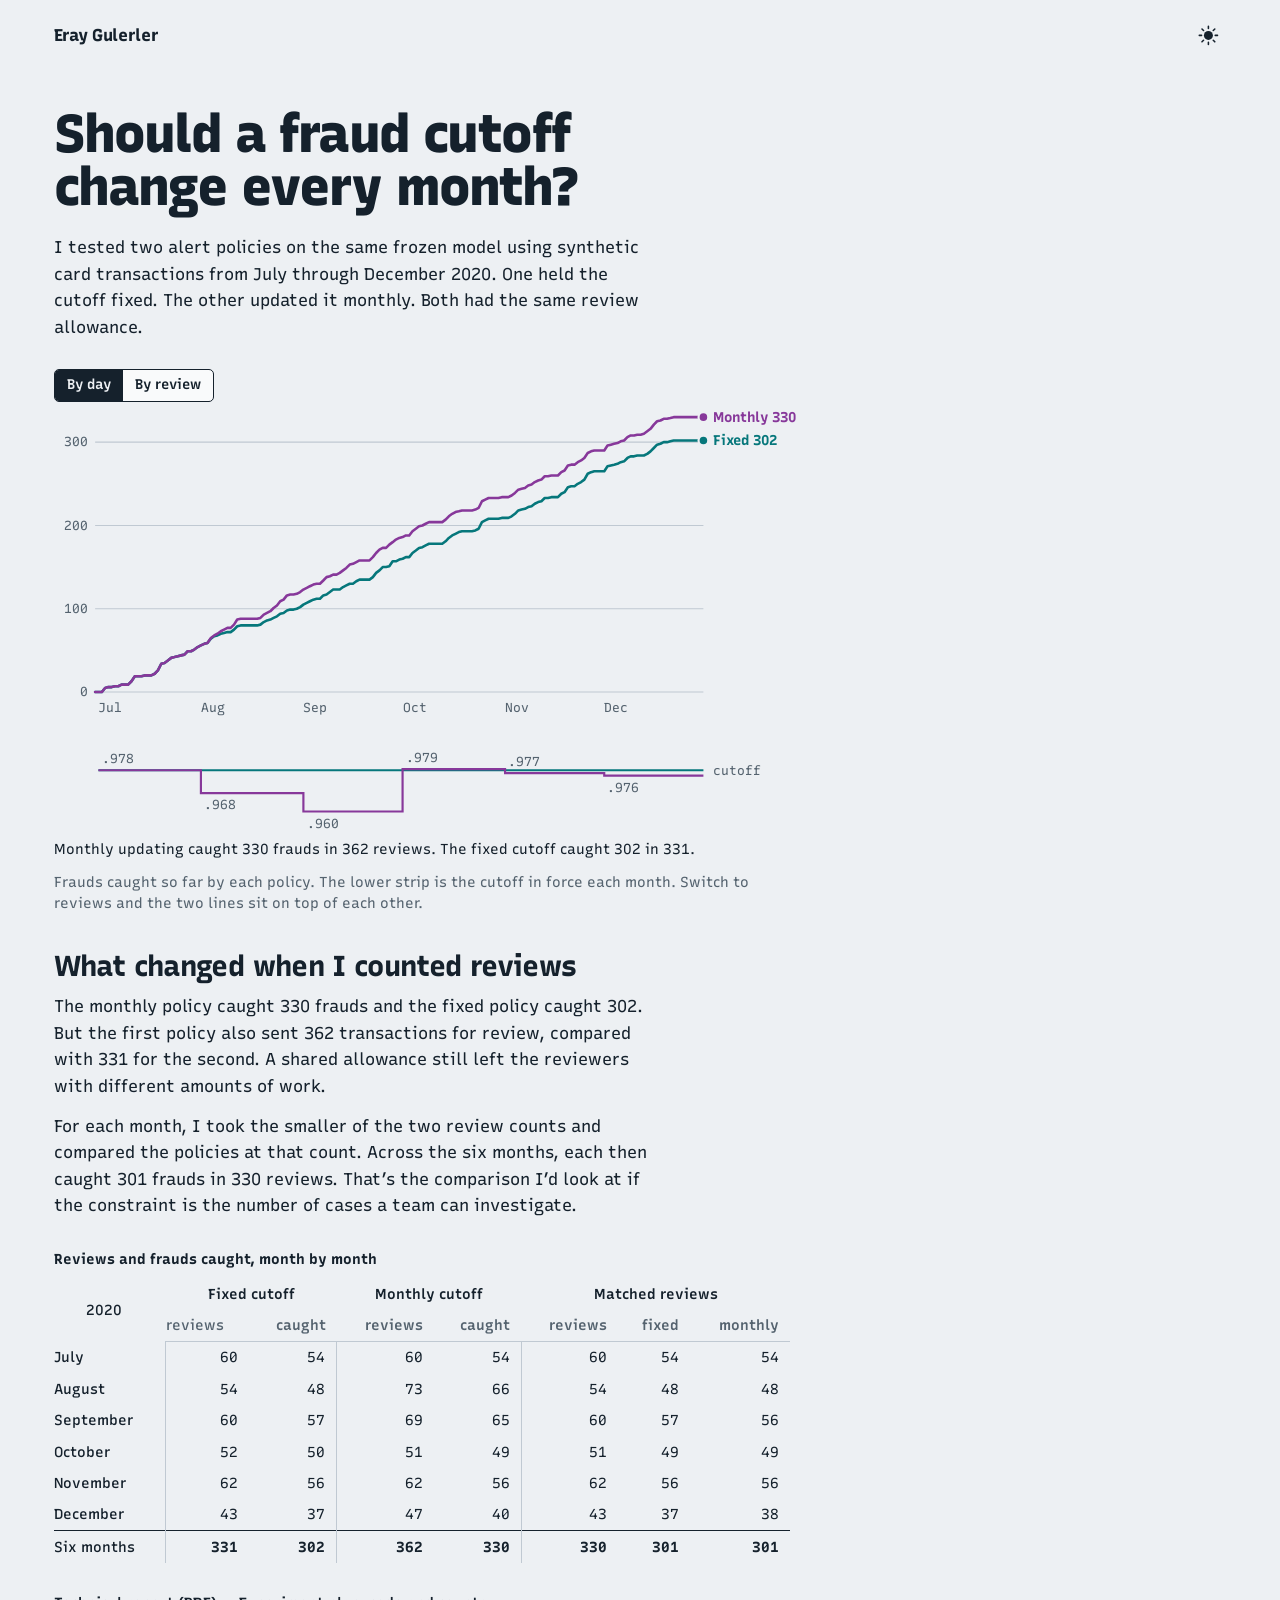
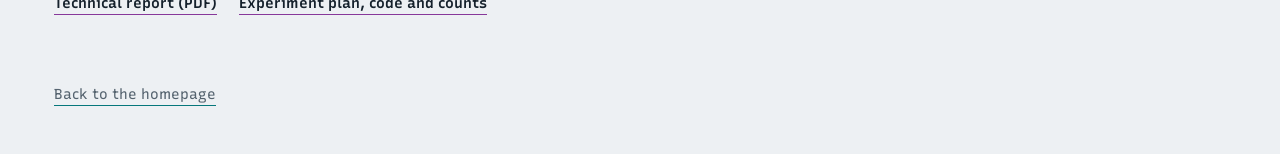
==== commit 1289dcf9: "Add a router prompt, a section rail and a more personal bio The network figure now has a command lin" ====
--- a/fraud-thresholds.html
+++ b/fraud-thresholds.html
@@ -15,6 +15,7 @@
   <link rel="stylesheet" href="site.css">
   <script>try { var t = localStorage.getItem('theme'); if (t) document.documentElement.dataset.theme = t; } catch (e) {}</script>
   <script type="module" src="js/site.js"></script>
+  <script type="speculationrules">{"prefetch": [{"urls": ["./"], "eagerness": "moderate"}]}</script>
 </head>
 <body>
 <a class="skip" href="#main">Skip to content</a>
--- a/site.css
+++ b/site.css
@@ -48,6 +48,7 @@
   font-variation-settings: "MONO" var(--mono), "CASL" var(--casl), "slnt" var(--slnt);
 }
 html { -webkit-text-size-adjust: 100%; scroll-padding-top: 1.5rem; }
+@media (prefers-reduced-motion: no-preference) { html { scroll-behavior: smooth; } }
 body {
   margin: 0;
   background: var(--bench);
@@ -82,16 +83,25 @@
 .soft { color: var(--soft); }
 .small { font-size: .875rem; line-height: 1.45; }
 
+/* A link is a patch cord. Aqua stays on this site, violet leaves it, and a packet crosses on hover. */
 a {
+  --cord: var(--aqua);
   color: inherit;
   text-decoration: none;
   background:
     radial-gradient(circle, var(--yellow) 0 2.6px, transparent 3.1px) -8px calc(100% + 2.2px) / 7px 7px no-repeat,
-    linear-gradient(var(--aqua), var(--aqua)) 0 100% / 100% 1.5px no-repeat;
+    linear-gradient(var(--cord), var(--cord)) 0 100% / 100% 1.5px no-repeat;
   padding-bottom: 1px;
   transition: color .15s;
 }
-a:hover { color: var(--aqua); animation: transmit .55s linear; }
+a[href^="http"] { --cord: var(--violet); }
+a:hover { color: var(--cord); animation: transmit .55s linear; }
+a:active { background-size: 7px 7px, 100% 3px; }
+a.src { --mono: 1; font-size: .8rem; white-space: nowrap; margin-left: .35em; }
+a.src::before { content: "source: "; }
+h2 .anchor { --cord: transparent; color: var(--soft); font-weight: 500; opacity: 0; margin-left: .15em; transition: opacity .15s; }
+h2:hover .anchor, h2 .anchor:focus-visible { opacity: 1; }
+kbd { font-size: .86em; font-weight: 600; padding: .05em .45em; border: 1.5px solid var(--ink); border-radius: 4px; box-shadow: 0 2px 0 var(--ink); background: var(--panel); position: relative; top: -1px; }
 @keyframes transmit {
   from { background-position: -8px calc(100% + 2.2px), 0 100%; }
   to { background-position: calc(100% + 8px) calc(100% + 2.2px), 0 100%; }
@@ -153,63 +163,96 @@
 .contact { margin-top: 1.1rem; display: flex; gap: 1.3rem; font-weight: 600; }
 .section-title { padding-top: clamp(2.4rem, 5vw, 4rem); }
 .section-title + .piece { padding-top: 1.6rem; }
-footer.frame { padding-block: 2.2rem 3rem; color: var(--soft); font-size: .9rem; display: flex; flex-wrap: wrap; gap: .4rem 1.6rem; }
+footer.frame { padding-block: 2.2rem 3rem; color: var(--soft); font-size: .9rem; display: flex; flex-wrap: wrap; justify-content: space-between; gap: .4rem 1.6rem; }
 
 @media (max-width: 58rem) {
   .piece { grid-template-columns: minmax(0, 1fr); }
   .piece > .notes { max-width: 38rem; }
 }
+.colophon { max-width: 36rem; font-size: .95rem; color: var(--soft); }
+.colophon h3 { color: var(--ink); margin-bottom: .45rem; }
+.colophon a, .colophon kbd { color: var(--ink); }
+footer .clock time { --mono: 1; font-variant-numeric: tabular-nums; }
+
+/* The page as a path: one hop for each section, and a packet that follows the scroll. */
+.hops { position: fixed; z-index: 5; left: max(13px, env(safe-area-inset-left, 0px)); top: 50%; translate: 0 -50%; display: none; flex-direction: column; gap: 24px; }
+@media (min-width: 64rem) and (min-height: 32rem) { .hops { display: flex; } }
+.hops::before { content: ""; position: absolute; left: 4.25px; top: 5px; bottom: 5px; width: 1.5px; background: var(--wire); }
+.hops a { position: relative; display: block; width: 10px; height: 10px; padding: 0; background: none; animation: none; }
+.hops a::before { content: ""; position: absolute; inset: 0; border-radius: 50%; background: var(--bench); border: 1.5px solid var(--soft); transition: background .2s, border-color .2s, scale .2s; }
+.hops a::after { content: ""; position: absolute; inset: -9px -12px; }
+.hops a[aria-current]::before { background: var(--ink); border-color: var(--ink); scale: 1.2; }
+.hops a:hover::before { border-color: var(--aqua); background: var(--aqua); }
+.hops a span {
+  position: absolute; left: 22px; top: 50%; translate: -6px -50%; opacity: 0; pointer-events: none; white-space: nowrap;
+  font-size: .8rem; font-weight: 600; line-height: 1; color: var(--ink); background: var(--panel); padding: .35rem .55rem; border-radius: 3px;
+  box-shadow: 0 0 0 1px var(--wire); transition: opacity .15s, translate .2s cubic-bezier(.3, 1.3, .5, 1);
+}
+.hops a:hover span, .hops a:focus-visible span { opacity: 1; translate: 0 -50%; }
+.hop-packet { position: absolute; left: 1px; top: 1px; width: 8px; height: 8px; border-radius: 50%; background: var(--yellow); border: 1px solid #15212c; translate: 0 var(--y, 0px); pointer-events: none; }
 
 /* ---------- instruments: shared parts ---------- */
 figure.fig { position: relative; }
 figcaption, .cap { color: var(--soft); font-size: .9rem; line-height: 1.45; margin-top: .75rem; max-width: 44rem; }
-.controls { display: flex; flex-wrap: wrap; align-items: center; gap: .55rem .7rem; margin-top: .9rem; }
+.controls { display: flex; flex-wrap: wrap; align-items: center; gap: .6rem .7rem; margin-top: .9rem; }
 .readout { margin-top: .8rem; font-size: .9rem; line-height: 1.5; }
 .readout b { font-weight: 700; }
 
+/* Buttons are keycaps: they sit 3px proud and go down when pressed. A toggled one stays down. */
 button.b {
   font: 600 .875rem/1.2 var(--sans); color: var(--ink);
-  background: transparent; border: 1.5px solid var(--ink); border-radius: 4px;
-  padding: .5em .85em; cursor: pointer;
-  transition: background .15s, color .15s, transform .08s;
-}
-button.b:hover:enabled { background: var(--ink); color: var(--bench); }
-button.b:active:enabled { transform: translateY(1px); }
-button.b:disabled { opacity: .38; cursor: default; }
+  background: var(--panel); border: 1.5px solid var(--ink); border-radius: 5px;
+  padding: .5em .85em; margin-bottom: 3px; cursor: pointer;
+  box-shadow: 0 3px 0 var(--ink);
+  transition: translate .07s, box-shadow .07s, background .15s, color .15s;
+}
+button.b:hover:enabled { background: var(--yellow); color: #15212c; }
+button.b:active:enabled, button.b[aria-pressed="true"] { translate: 0 3px; box-shadow: 0 0 0 var(--ink); }
 button.b[aria-pressed="true"] { background: var(--ink); color: var(--bench); }
+button.b:disabled { opacity: .4; cursor: default; translate: 0 3px; box-shadow: none; }
 button.quiet {
   font: 600 .875rem/1.2 var(--sans); color: var(--ink); background: none; border: 0; padding: .3em 0; cursor: pointer;
   box-shadow: inset 0 -1.5px var(--aqua);
 }
 button.quiet:hover { color: var(--aqua); }
 
-.seg { display: inline-flex; border: 1.5px solid var(--ink); border-radius: 4px; overflow: hidden; }
-.seg label { font: 600 .875rem/1.2 var(--sans); padding: .5em .85em; cursor: pointer; position: relative; transition: background .15s, color .15s; }
-.seg label + label { border-left: 1.5px solid var(--ink); }
+.seg { display: inline-flex; border: 1.5px solid var(--ink); border-radius: 5px; overflow: hidden; background: var(--panel); position: relative; }
+.seg label { font: 600 .875rem/1.2 var(--sans); padding: .5em .85em; cursor: pointer; position: relative; z-index: 1; transition: color .2s; }
 .seg input { position: absolute; opacity: 0; inset: 0; margin: 0; cursor: pointer; }
 .seg label:has(input:checked) { background: var(--ink); color: var(--bench); }
-.seg label:has(input:focus-visible) { outline: 2.5px solid var(--violet); outline-offset: 2px; z-index: 1; }
+.seg label:has(input:focus-visible) { outline: 2.5px solid var(--violet); outline-offset: -4px; border-radius: 5px; }
+/* With JavaScript, one thumb slides between the options. site.js measures the checked label into --x and --w. */
+.seg[data-thumb] label:has(input:checked) { background: none; }
+.seg[data-thumb]::before {
+  content: ""; position: absolute; top: 0; bottom: 0; left: 0; width: var(--w); translate: var(--x) 0; background: var(--ink);
+  transition: translate .32s cubic-bezier(.3, 1.25, .5, 1), width .32s cubic-bezier(.3, 1.25, .5, 1);
+}
 
 .slider { display: grid; grid-template-columns: 1fr auto; gap: .1rem .6rem; font-size: .875rem; font-weight: 600; flex: 1 1 13rem; min-width: 0; }
 .slider output { font-weight: 500; color: var(--soft); }
 .slider input { grid-column: 1 / -1; width: 100%; margin: .15rem 0 0; }
-input[type="range"] { -webkit-appearance: none; appearance: none; height: 1.5rem; background: transparent; cursor: pointer; }
-input[type="range"]::-webkit-slider-runnable-track { height: 2px; background: var(--wire); }
-input[type="range"]::-moz-range-track { height: 2px; background: var(--wire); }
+/* Sliders are faders. site.js sets --from and --to so the track fills from its resting value. */
+input[type="range"] { -webkit-appearance: none; appearance: none; height: 1.7rem; background: transparent; cursor: ew-resize; --from: 0%; --to: 0%; }
+input[type="range"]::-webkit-slider-runnable-track { height: 3px; border-radius: 2px; background: linear-gradient(to right, var(--wire) var(--from), var(--ink) var(--from) var(--to), var(--wire) var(--to)); }
+input[type="range"]::-moz-range-track { height: 3px; border-radius: 2px; background: linear-gradient(to right, var(--wire) var(--from), var(--ink) var(--from) var(--to), var(--wire) var(--to)); }
 input[type="range"]::-webkit-slider-thumb {
-  -webkit-appearance: none; width: 15px; height: 15px; margin-top: -6.5px; border-radius: 50%;
-  background: var(--ink); border: 2.5px solid var(--bench); box-shadow: 0 0 0 1.5px var(--ink);
-  transition: transform .12s;
+  -webkit-appearance: none; width: 11px; height: 21px; margin-top: -9px; border-radius: 3px;
+  background: linear-gradient(var(--ink) 0 8px, var(--yellow) 8px 10px, var(--ink) 10px); border: 1.5px solid var(--ink);
+  box-shadow: 0 2px 0 var(--bench), 0 3.5px 0 var(--ink); transition: scale .12s;
 }
 input[type="range"]::-moz-range-thumb {
-  width: 11px; height: 11px; border-radius: 50%;
-  background: var(--ink); border: 2.5px solid var(--bench); box-shadow: 0 0 0 1.5px var(--ink);
-}
-input[type="range"]:active::-webkit-slider-thumb { transform: scale(1.25); }
+  width: 9px; height: 19px; border-radius: 3px;
+  background: linear-gradient(var(--ink) 0 8px, var(--yellow) 8px 10px, var(--ink) 10px); border: 1.5px solid var(--ink);
+}
+input[type="range"]:active::-webkit-slider-thumb { scale: 1.12; }
 
 .sr { position: absolute; width: 1px; height: 1px; overflow: hidden; clip-path: inset(50%); white-space: nowrap; }
 
 /* ---------- topology ---------- */
+/* Space is held for each figure before its script runs, so nothing below it jumps. */
+.topo { container-type: inline-size; }
+.topo .stage { aspect-ratio: 900 / 470; }
+@container (max-width: 519px) { .topo .stage { aspect-ratio: 480 / 590; } }
 .topo svg { width: 100%; height: auto; overflow: visible; touch-action: manipulation; user-select: none; -webkit-user-select: none; }
 .topo .grid line { stroke: var(--wire); stroke-width: 1; opacity: .55; }
 .topo .link { cursor: pointer; outline: none; }
@@ -245,6 +288,28 @@
 .topo .hint { transition: opacity .4s; pointer-events: none; }
 .topo .hint.gone { opacity: 0; }
 
+/* The command line. It looks like the page, not like a terminal window. */
+.cli { margin-top: 1rem; border-top: 1.5px solid var(--ink); font-size: .875rem; --mono: 1; }
+.cli-log { max-height: 9.2rem; overflow-y: auto; padding: .55rem 0 .2rem; line-height: 1.5; scrollbar-width: thin; outline-offset: 0; }
+.cli-log > div { white-space: pre-wrap; overflow-wrap: anywhere; }
+.cli-log .cmd { font-weight: 700; }
+.cli-log .cmd:not(:first-child) { margin-top: .25rem; }
+.cli-log .out { color: var(--soft); }
+.cli-log .event { color: var(--orange); }
+.cli-log .event::before { content: "! "; }
+.cli-log > div:last-child { animation: typed .25s ease-out; }
+@keyframes typed { from { opacity: 0; translate: 0 4px; } }
+.cli-line { display: flex; align-items: baseline; gap: .6ch; padding: .15rem 0 .4rem; cursor: text; }
+.cli-line .prompt { font-weight: 700; color: var(--aqua); white-space: nowrap; }
+.cli-line input { flex: 1; min-width: 0; font: inherit; font-size: 1rem; font-variation-settings: inherit; color: var(--ink); background: none; border: 0; padding: 0; outline: none; caret-color: var(--yellow); caret-shape: block; }
+.cli-line input::placeholder { color: var(--soft); opacity: .75; }
+.cli-line:focus-within { box-shadow: 0 1.5px 0 var(--aqua); }
+.cli-try { display: flex; flex-wrap: wrap; gap: .4rem; margin-top: .5rem; }
+.cli-try button { font: inherit; font-size: .8rem; font-variation-settings: inherit; color: var(--ink); background: none; border: 1px solid var(--wire); border-radius: 3px; padding: .15em .55em; cursor: pointer; transition: border-color .15s, background .15s; }
+.cli-try button:hover { border-color: var(--ink); background: var(--panel); }
+.cli-try button:active { translate: 0 1px; }
+.topo .pkt.probe { stroke: var(--bench); stroke-width: 2; }
+
 .topo-panels { display: grid; grid-template-columns: minmax(0, 1.25fr) minmax(0, 1fr); gap: 1.2rem clamp(1.2rem, 3vw, 2.4rem); margin-top: .6rem; align-items: start; }
 @media (max-width: 34rem) { .topo-panels { grid-template-columns: minmax(0, 1fr); } }
 .flows { list-style: none; display: grid; gap: .35rem; font-size: .875rem; }
@@ -281,7 +346,7 @@
 
 /* ---------- ladder ---------- */
 .ladder .board { max-width: 42rem; }
-.ladder canvas { width: 100%; height: auto; touch-action: manipulation; cursor: crosshair; }
+.ladder canvas { width: 100%; height: auto; aspect-ratio: 1.065; touch-action: manipulation; cursor: crosshair; }
 .quote { display: flex; flex-wrap: wrap; gap: .6rem 2rem; margin-top: 1rem; font-size: .875rem; }
 .quote dt { color: var(--soft); }
 .quote dd { font-size: 1.25rem; font-weight: 700; --mono: 1; font-variant-numeric: tabular-nums; white-space: nowrap; }
@@ -341,10 +406,10 @@
 .matrix button.pop { animation: pop .3s cubic-bezier(.3, 1.8, .5, 1); }
 @keyframes pop { from { transform: scale(.4); } }
 @keyframes shake { 20% { transform: translateX(-3px); } 40% { transform: translateX(3px); } 60% { transform: translateX(-2px); } 80% { transform: translateX(2px); } }
-.matrix-wrap { overflow-x: auto; padding: .3rem 0; }
+.matrix-wrap { overflow-x: auto; padding: .3rem 0; min-height: 11.4rem; }
 @media (max-width: 27rem) { .matrix { border-spacing: 2px; font-size: .72rem; } .matrix button { width: 1.55rem; font-size: .62rem; } .matrix th { padding-right: .3rem; } }
 
-.gate { display: grid; gap: .9rem; margin-top: .9rem; }
+.gate { display: grid; gap: .9rem; margin-top: .9rem; min-height: 17rem; align-content: start; }
 .gate .route { display: grid; grid-template-columns: 5.2rem minmax(0, 1fr); gap: .25rem .8rem; align-items: center; font-size: .875rem; }
 .gate .route > b { grid-row: span 2; align-self: start; }
 .gate .bar { position: relative; height: 1.5rem; margin: .95rem 0 .9rem; }
@@ -373,7 +438,7 @@
 .done-bar { height: .5rem; background: color-mix(in oklab, var(--wire) 55%, var(--bench)); border-radius: 1px; margin-top: .3rem; }
 .done-bar i { display: block; height: 100%; background: var(--aqua-fill); border-radius: 1px; transition: width .7s cubic-bezier(.3, 1.1, .5, 1); }
 
-.trace { font-size: .875rem; display: grid; gap: .45rem; margin-top: .9rem; }
+.trace { font-size: .875rem; display: grid; gap: .45rem; margin-top: .9rem; min-height: 10.5rem; align-content: start; }
 .trace .row { display: grid; grid-template-columns: 6.6rem minmax(0, 1fr); gap: .8rem; align-items: baseline; opacity: 0; transform: translateX(-8px); animation: stepin .35s forwards; }
 .trace .row > span:first-child { color: var(--soft); }
 .trace .row .v { --mono: 1; font-variant-numeric: tabular-nums; }
@@ -422,3 +487,7 @@
 .replay .controls { margin-top: 1.1rem; }
 .replay .buttons { display: inline-flex; gap: .55rem; }
 .replay .event { font-size: 1.02rem; min-height: 3.1em; }
+
+/* ---------- 404 ---------- */
+.lost pre { font-family: inherit; font-size: .9rem; --mono: 1; margin: 1.6rem 0; padding: .7rem 0; border-block: 1.5px solid var(--ink); max-height: none; }
+.lost pre .where { color: var(--orange); }
